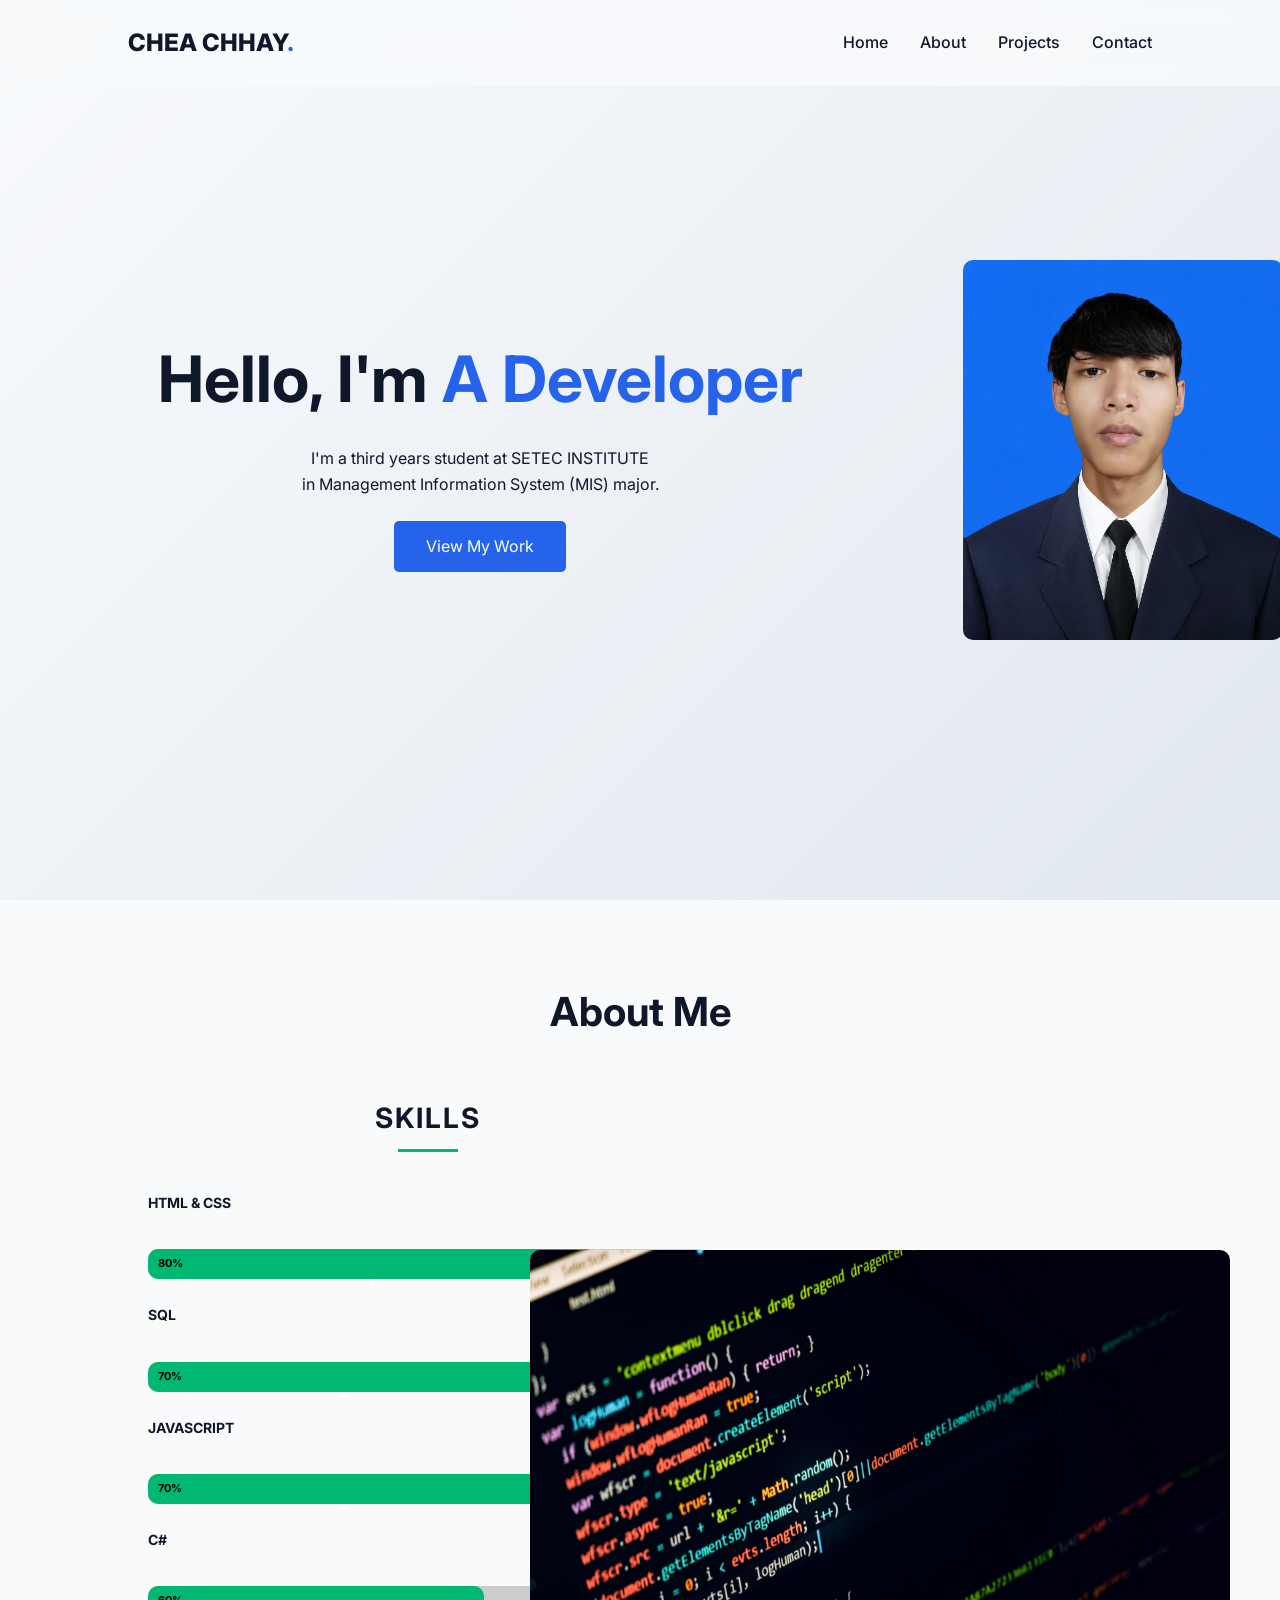
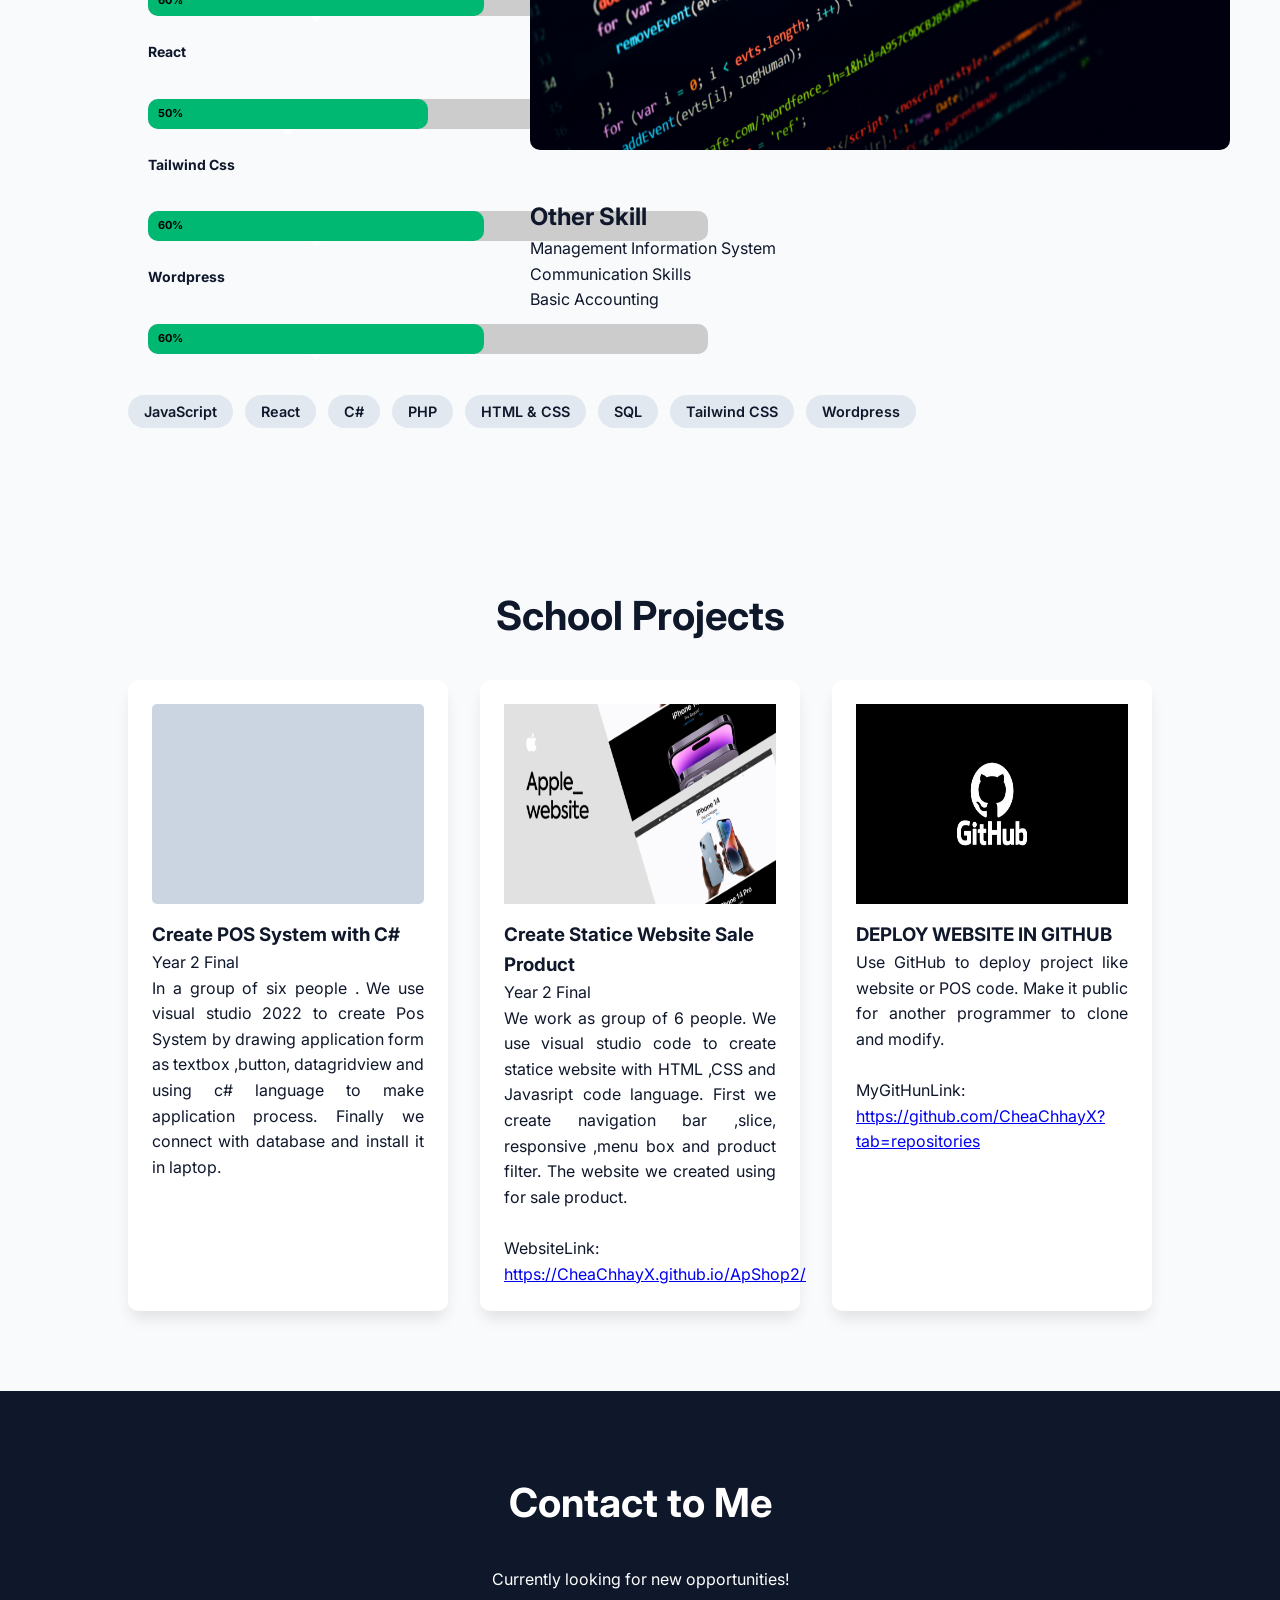
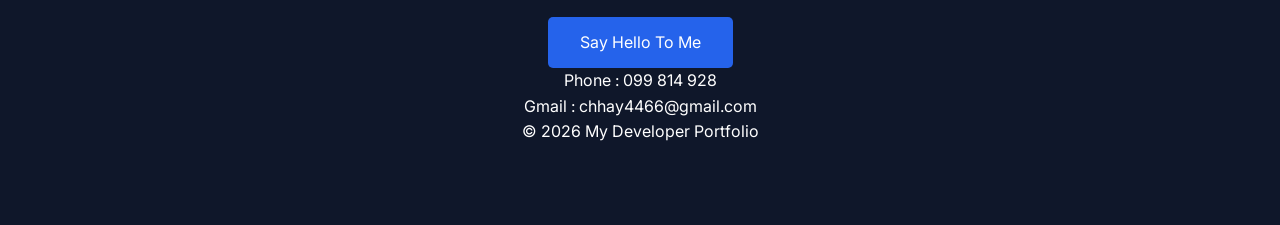
==== index.html @ b3f1cfdd "First commit" ====
<!doctype html>
<html lang="en">
  <head>
    <meta charset="UTF-8" />
    <meta name="viewport" content="width=device-width, initial-scale=1.0" />
    <title>My Portfolio</title>
    <link rel="stylesheet" href="./styles/style.css" />
    <!-- Google Fonts -->
    <link
      href="https://fonts.googleapis.com/css2?family=Inter:wght@300;400;600;800&display=swap"
      rel="stylesheet"
    />
  </head>
  <body>
    <nav id="navbar">
      <div class="logo">CHEA CHHAY<span>.</span></div>
      <ul class="nav-links">
        <li><a href="#home">Home</a></li>
        <li><a href="#about">About</a></li>
        <li><a href="#projects">Projects</a></li>
        <li><a href="#contact">Contact</a></li>
      </ul>
    </nav>

    <header id="home" class="hero">
      <div class="hero-content">
        <h1>Hello, I'm <span class="highlight">A Developer</span></h1>
        <p>
          I'm a third years student at SETEC INSTITUTE <br />
          in Management Information System (MIS) major.
        </p>
        <a href="#projects" class="btn">View My Work</a>
      </div>
      <div class="img-profile">
        <img src="./assets/Headshot Cv 2.png" alt="" />
      </div>
    </header>

    <section id="about" class="container">
      <h2>About Me</h2>

      <div class="skills-container">
        <h2 class="title">SKILLS</h2>

        <div class="skill-item">
          <span class="skill-name">HTML & CSS</span>
          <div class="progress-bar">
            <div class="progress-fill" style="--target-width: 80%">
              <span class="tooltip">80%</span>
            </div>
          </div>
        </div>

        <div class="skill-item">
          <span class="skill-name">SQL</span>
          <div class="progress-bar">
            <div class="progress-fill" style="--target-width: 70%">
              <span class="tooltip">70%</span>
            </div>
          </div>
        </div>

        <div class="skill-item">
          <span class="skill-name">JAVASCRIPT</span>
          <div class="progress-bar">
            <div class="progress-fill" style="--target-width: 70%">
              <span class="tooltip">70%</span>
            </div>
          </div>
        </div>

        <div class="skill-item">
          <span class="skill-name">C#</span>
          <div class="progress-bar">
            <div class="progress-fill" style="--target-width: 60%">
              <span class="tooltip">60%</span>
            </div>
          </div>
        </div>

        <div class="skill-item">
          <span class="skill-name">React</span>
          <div class="progress-bar">
            <div class="progress-fill" style="--target-width: 50%">
              <span class="tooltip">50%</span>
            </div>
          </div>
        </div>

        <div class="skill-item">
          <span class="skill-name">Tailwind Css</span>
          <div class="progress-bar">
            <div class="progress-fill" style="--target-width: 60%">
              <span class="tooltip">60%</span>
            </div>
          </div>
        </div>

        <div class="skill-item">
          <span class="skill-name">Wordpress</span>
          <div class="progress-bar">
            <div class="progress-fill" style="--target-width: 60%">
              <span class="tooltip">60%</span>
            </div>
          </div>
        </div>
        <div class="img-skill">
          <img src="./assets/typing.jpg" alt="" />
          <h1>Other Skill</h1>
          <p class="fs-5">
            Management Information System <br />
            Communication Skills <br />
            Basic Accounting <br />
          </p>
        </div>
      </div>

      <div class="about-flex">
        <div class="about-text">
          <div class="skills">
            <span class="skill-badge">JavaScript</span>
            <span class="skill-badge">React</span>
            <span class="skill-badge">C#</span>
            <span class="skill-badge">PHP</span>
            <span class="skill-badge">HTML & CSS</span>
            <span class="skill-badge">SQL</span>
            <span class="skill-badge">Tailwind CSS</span>
            <span class="skill-badge">Wordpress</span>
          </div>
        </div>
      </div>

      <div class="skill-photo"></div>
    </section>

    <section id="projects" class="container">
      <h2>School Projects</h2>
      <div class="project-grid">
        <div class="project-card">
          <div class="project-img">
            <div class="video-container">
              <div class="video-responsive">
                <iframe
                  src="https://www.youtube.com/embed/r4m57Re0DrI"
                  title="Create POS System with C#"
                  frameborder="0"
                  allow="
                    accelerometer;
                    autoplay;
                    clipboard-write;
                    encrypted-media;
                    gyroscope;
                    picture-in-picture;
                    web-share;
                  "
                  referrerpolicy="strict-origin-when-cross-origin"
                  allowfullscreen
                ></iframe>
              </div>
            </div>
          </div>
          <h3>Create POS System with C#</h3>
          <p>
            Year 2 Final <br />
            In a group of six people . We use visual studio 2022 to create Pos
            System by drawing application form as textbox ,button, datagridview
            and using c# language to make application process. Finally we
            connect with database and install it in laptop. <br />
          </p>
        </div>
        <div class="project-card">
          <div class="project-img">
            <img src="./assets/apple.png" alt="" />
          </div>
          <h3>Create Statice Website Sale Product</h3>
          <p>
            Year 2 Final <br />
            We work as group of 6 people. We use visual studio code to create
            statice website with HTML ,CSS and Javasript code language. First we
            create navigation bar ,slice, responsive ,menu box and product
            filter. The website we created using for sale product. <br />
            <br />
            WebsiteLink:
            <a href="https://CheaChhayX.github.io/ApShop2/"
              >https://CheaChhayX.github.io/ApShop2/</a
            >
          </p>
        </div>
        <div class="project-card">
          <div class="project-img">
            <img src="./assets/GitHub.jpg" alt="" />
          </div>
          <h3>DEPLOY WEBSITE IN GITHUB</h3>
          <p>
            Use GitHub to deploy project like website or POS code. Make it
            public for another programmer to clone and modify. <br />
            <br />
            MyGitHunLink:
            <a href="https://github.com/CheaChhayX?tab=repositories"
              >https://github.com/CheaChhayX?tab=repositories</a
            >
          </p>
        </div>
      </div>
    </section>

    <footer id="contact">
      <h2>Contact to Me</h2>
      <p>Currently looking for new opportunities!</p>

      <a href="https://www.facebook.com/share/1GrHHyu1Cc/" class="btn"
        >Say Hello To Me</a
      >
      <div class="socials">
        <p>Phone : 099 814 928</p>
        <p>Gmail : chhay4466@gmail.com</p>

        <p>© 2026 My Developer Portfolio</p>
      </div>
    </footer>

    <script src="./script/script.js"></script>
  </body>
</html>
---- styles/style.css ----
:root {
  --primary: #2563eb;
  --dark: #0f172a;
  --light: #f8fafc;
  --gray: #64748b;
}

* {
  margin: 0;
  padding: 0;
  box-sizing: border-box;
}

html {
  scroll-behavior: smooth;
}
body {
  font-family: "Inter", sans-serif;
  line-height: 1.6;
  color: var(--dark);
  background-color: var(--light);
  scroll-behavior: smooth;
}
body {
  opacity: 0;
  animation: pageReveal 1s cubic-bezier(0.22, 1, 0.36, 1) forwards;
}

@keyframes pageReveal {
  0% {
    opacity: 0;
  }
  100% {
    opacity: 1;
  }
}

/* Navigation */
#navbar {
  display: flex;
  justify-content: space-between;
  align-items: center;
  padding: 1.5rem 10%;
  position: fixed;
  width: 100%;
  top: 0;
  background: rgba(248, 250, 252, 0.9);
  backdrop-filter: blur(10px);
  z-index: 1000;
  transition: 0.3s;
}

.logo {
  font-size: 1.5rem;
  font-weight: 800;
}

.logo span {
  color: var(--primary);
}

.nav-links {
  display: flex;
  list-style: none;
}

.nav-links li a {
  text-decoration: none;
  color: var(--dark);
  margin-left: 2rem;
  font-weight: 500;
  transition: color 0.3s;
}

.nav-links li a:hover {
  color: var(--primary);
}

/* Hero Section */

.hero {
  background-color: #00b871;
  height: 100vh;
  display: flex;
  align-items: center;
  justify-content: center;
  text-align: center;
  background: linear-gradient(135deg, #f8fafc 0%, #e2e8f0 100%);
}

.hero h1 {
  font-size: 4rem;
  margin-bottom: 1rem;
}

.highlight {
  color: var(--primary);
}

.btn {
  display: inline-block;
  background: var(--primary);
  color: white;
  padding: 0.8rem 2rem;
  border-radius: 5px;
  text-decoration: none;
  margin-top: 1.5rem;
  transition: transform 0.3s;
}

.img-profile {
  width: 320px;
  height: 380px;
  position: relative;
}
.img-profile > img {
  width: 100%;
  height: 100%;
  position: absolute;
  border-radius: 10px;
}

.btn:hover {
  transform: translateY(-3px);
}

/* Sections */
.container {
  padding: 5rem 10%;
}

h2 {
  font-size: 2.5rem;
  margin-bottom: 2rem;
  text-align: center;
}

/* Skills */
.skills-container {
  width: 100%;
  max-width: 600px;
  padding: 20px;
}

.title {
  text-align: center;
  letter-spacing: 2px;
  font-size: 28px;
  margin-bottom: 40px;
  position: relative;
}

.title::after {
  content: "";
  display: block;
  width: 60px;
  height: 3px;
  background-color: #00b871;
  margin: 8px auto 0;
}

.skill-item {
  margin-bottom: 25px;
}

.skill-name {
  display: block;
  font-weight: bold;
  font-size: 14px;
  margin-bottom: 35px;
}
.skill-photo > img {
  position: absolute;
  width: 1000px;
  right: 50px;
  top: 340px;
  border-radius: 10px;
}
.progress-bar {
  width: 100%;
  height: 30px;
  background-color: #cccccc;
  border-radius: 10px;
  position: relative;
}

.progress-fill {
  height: 100%;
  background-color: #00b871;
  border-radius: 10px;
  width: 0;
  position: relative;
  animation: loadFill 1.5s ease-in-out forwards;
}

.tooltip {
  right: -20px;
  top: -80px;
  color: #000000;
  padding: 10px;
  font-size: 11px;
  border-radius: 3px;
  font-weight: bold;
}

.img-skill {
  position: absolute;
  width: 700px;
  height: 500px;
  top: 350px;
  right: 50px;
}

.img-skill > img {
  height: 100%;
  width: 100%;
  border-radius: 10px;
}
.img-skill > h1 {
  margin-top: 40px;
}
.tooltip::after {
  content: "";
  position: absolute;
  bottom: -6px;
  left: 50%;
  transform: translateX(-50%);
  border-left: 6px solid transparent;
  border-right: 6px solid transparent;
  border-top: 6px solid #ffffff;
}

@keyframes loadFill {
  to {
    width: var(--target-width);
  }
}
.skill-badge {
  background: #e2e8f0;
  padding: 0.5rem 1rem;
  border-radius: 20px;
  margin-right: 0.5rem;
  font-size: 0.9rem;
  font-weight: 600;
}

/* Project Grid */
.project-grid {
  display: grid;
  grid-template-columns: repeat(auto-fit, minmax(300px, 1fr));
  gap: 2rem;
}
.project-card>p{
  text-align: justify;
}

.project-card {
  background: white;
  padding: 1.5rem;
  border-radius: 10px;
  box-shadow: 0 10px 15px -3px rgba(0, 0, 0, 0.1);
}

.project-img {
  height: 200px;
  background: #cbd5e1;
  border-radius: 5px;
  margin-bottom: 1rem;
  position: relative;
}
.project-img>img{
  position: absolute;
  height: 100%;
  width: 100%;
}
.video-responsive {
  position: relative;
  padding-bottom: 60%; /* 16:9 ratio */
  height: 0;
  overflow: hidden;
}

.video-responsive iframe {
  position: absolute;
  top: 0;
  left: 0;
  width: 100%;
  height: 100%;
}

/* Footer */
footer {
  background: var(--dark);
  color: white;
  text-align: center;
  padding: 5rem 10%;
}
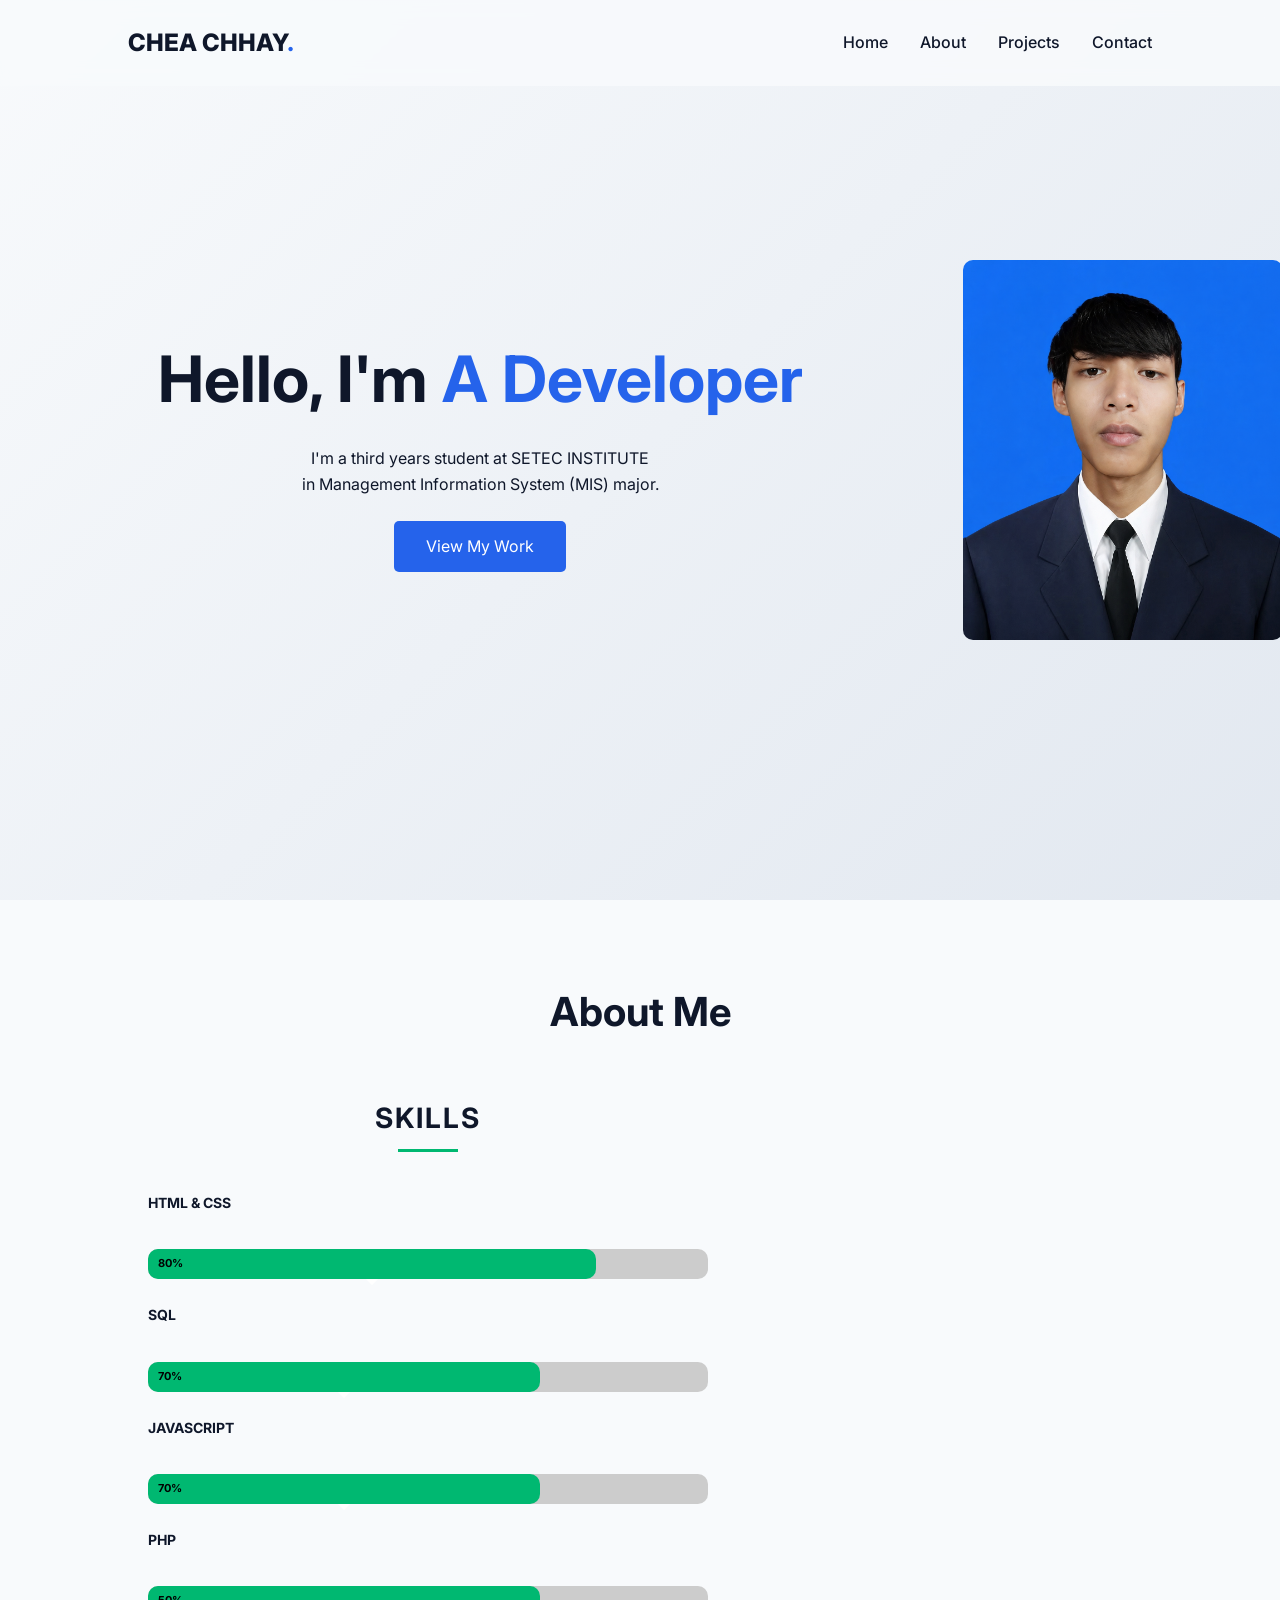
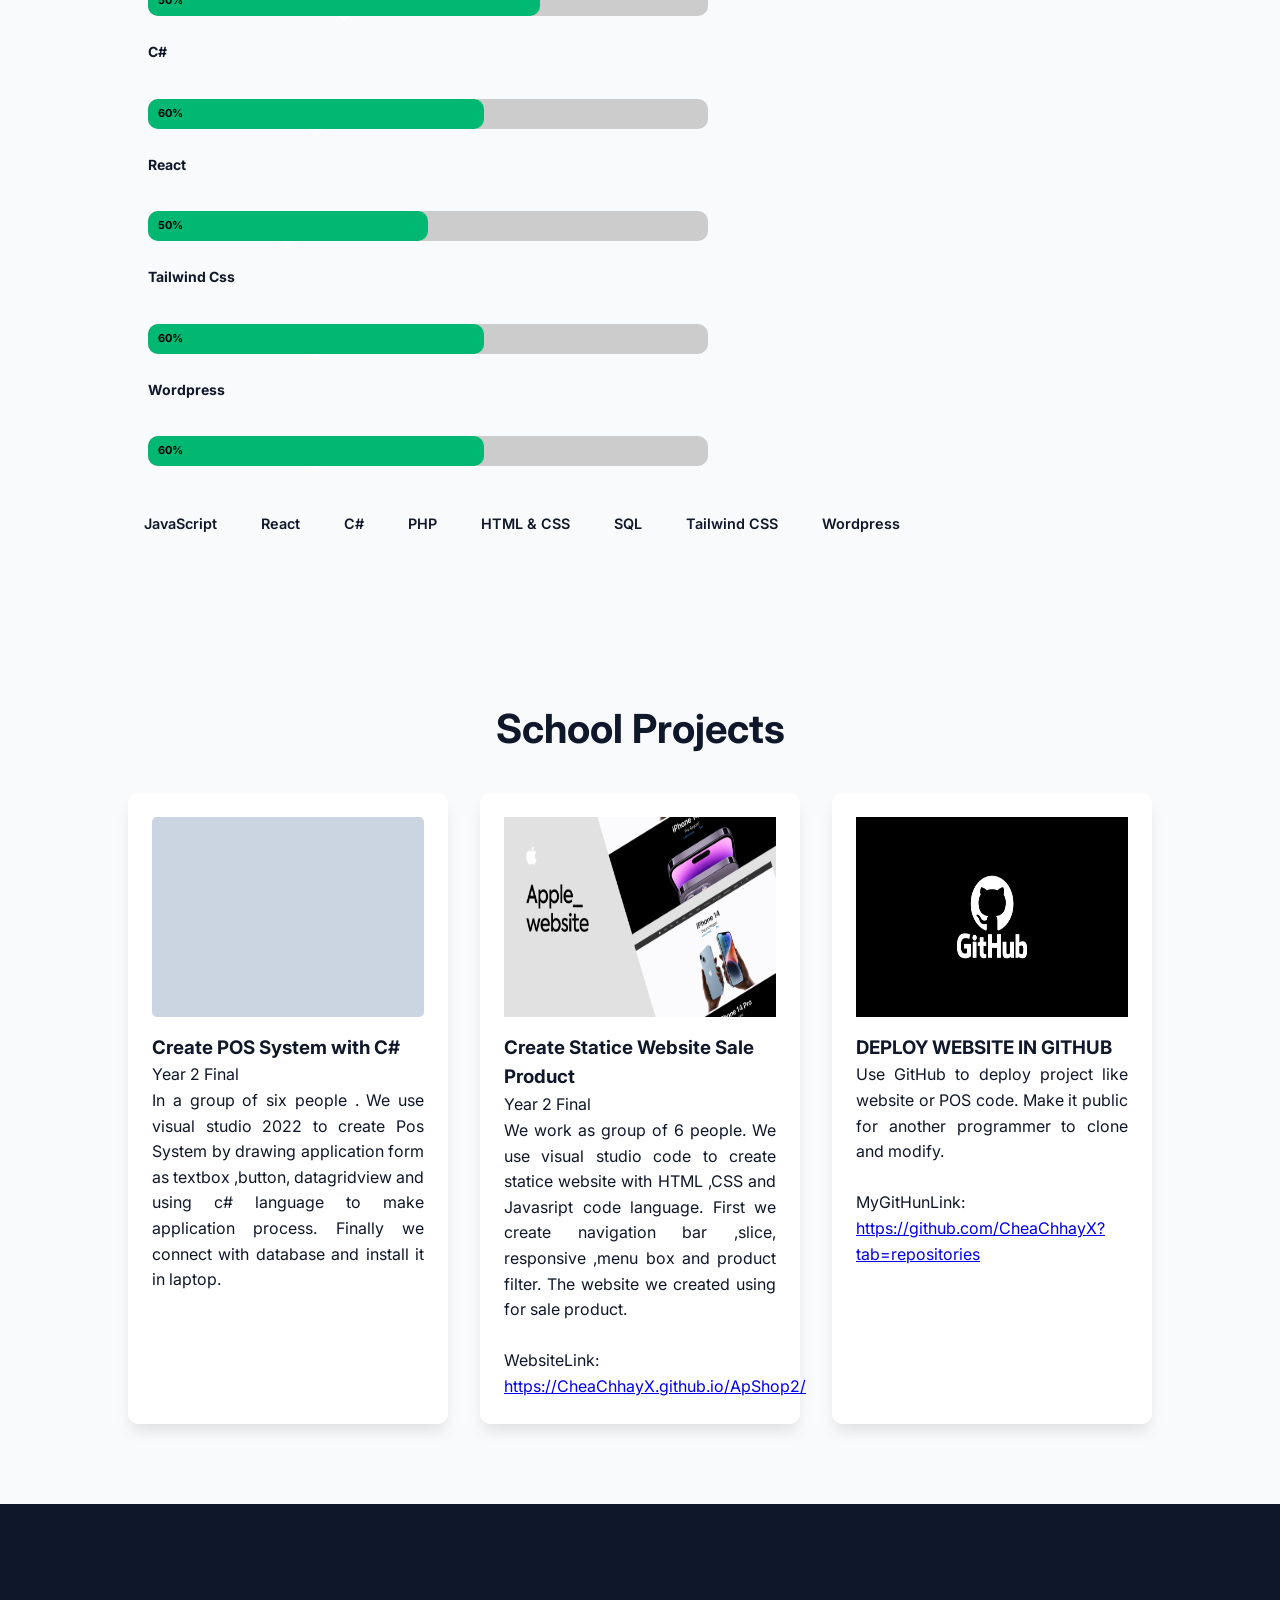
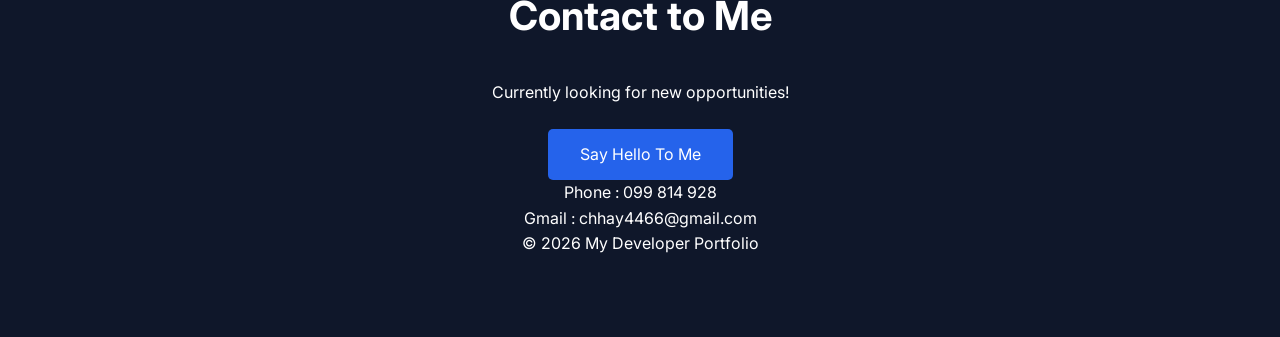
==== commit 6751e5c2: "Add PHP skill item to skills section Added PHP skill item with progress bar." ====
--- a/index.html
+++ b/index.html
@@ -65,6 +65,15 @@
           <div class="progress-bar">
             <div class="progress-fill" style="--target-width: 70%">
               <span class="tooltip">70%</span>
+            </div>
+          </div>
+        </div>
+
+        <div class="skill-item">
+          <span class="skill-name">PHP</span>
+          <div class="progress-bar">
+            <div class="progress-fill" style="--target-width: 70%">
+              <span class="tooltip">50%</span>
             </div>
           </div>
         </div>
--- a/styles/style.css
+++ b/styles/style.css
@@ -295,3 +295,79 @@
   text-align: center;
   padding: 5rem 10%;
 }
+
+/* Mobile and Tablet Styles */
+
+@media (max-width:1500px){
+  .img-skill img{
+    opacity: 0;
+  }
+  .img-skill h1 {
+    opacity: 0;
+  }
+  .img-skill p{
+    opacity: 0;
+  }
+   .skill-badge{
+    background-color: transparent;
+  }
+}
+
+@media (max-width: 768px) {
+  /* Stack Hero section vertically */
+  .hero {
+    flex-direction: column-reverse;
+    text-align: center;
+    padding: 60px 20px;
+  }
+
+  .hero-content h1 {
+    font-size: 2.2rem;
+    margin-top: 30px;
+  }
+
+  .img-profile img {
+    margin: 70px 10px 70px -80px;
+    height: 240px;
+    width: 200px;
+    position: absolute;
+  }
+
+  /* Adjust Navbar */
+  .nav-links {
+    display: none; /* Usually you'd implement a hamburger menu here */
+  }
+
+  /* Adjust Skills Section */
+  .skills-container {
+    display: flex;
+    flex-direction: column;
+    position: relative;
+  }
+
+  .skills{
+    height: 100px;
+    width: 100%;
+    padding: 20px;
+  }
+  .skill-badge{
+    background-color: transparent;
+  }
+
+  .img-skill img {
+    
+    width: 100%;
+    margin-bottom: 20px;
+  }
+  
+}
+
+@media (max-width:390px){
+   .img-profile img {
+    top: 50px;
+    margin: 60px auto;
+    height: 210px;
+    width: 180px;
+    position: relative;
+  }
+}
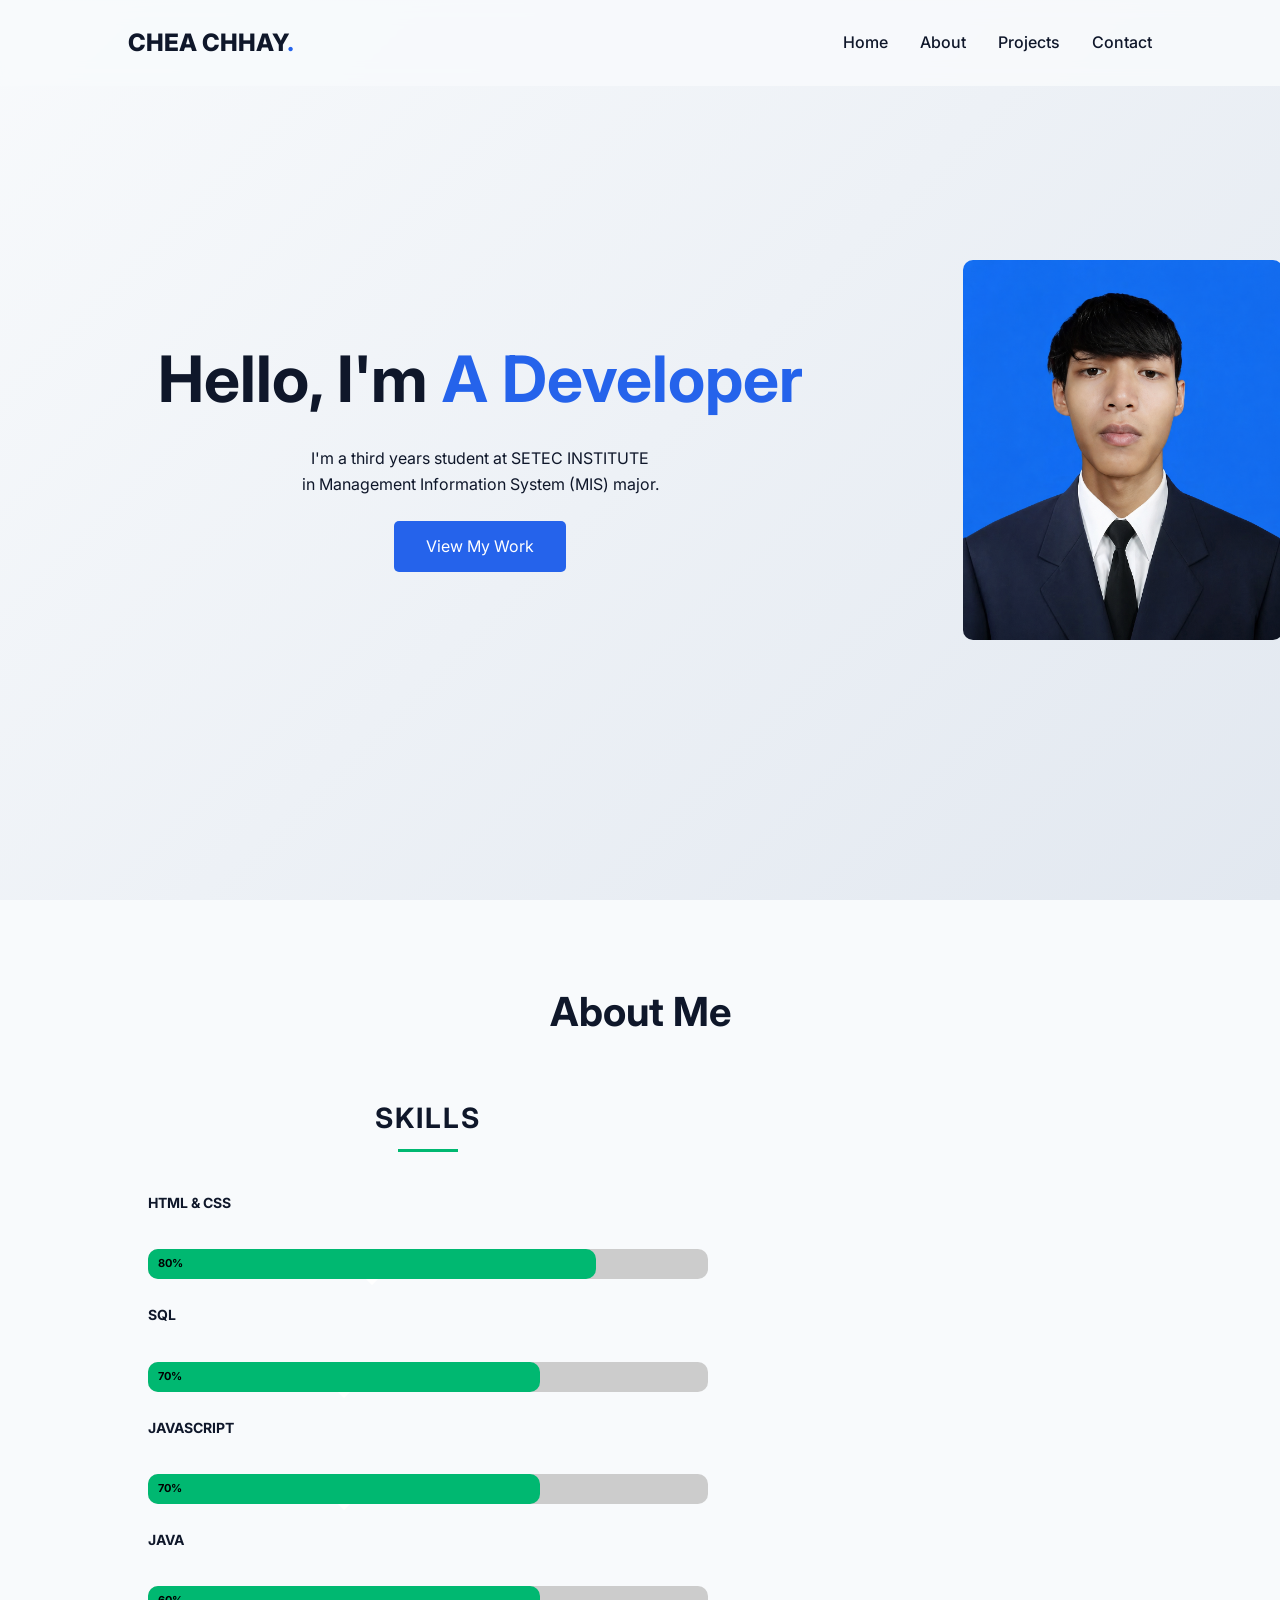
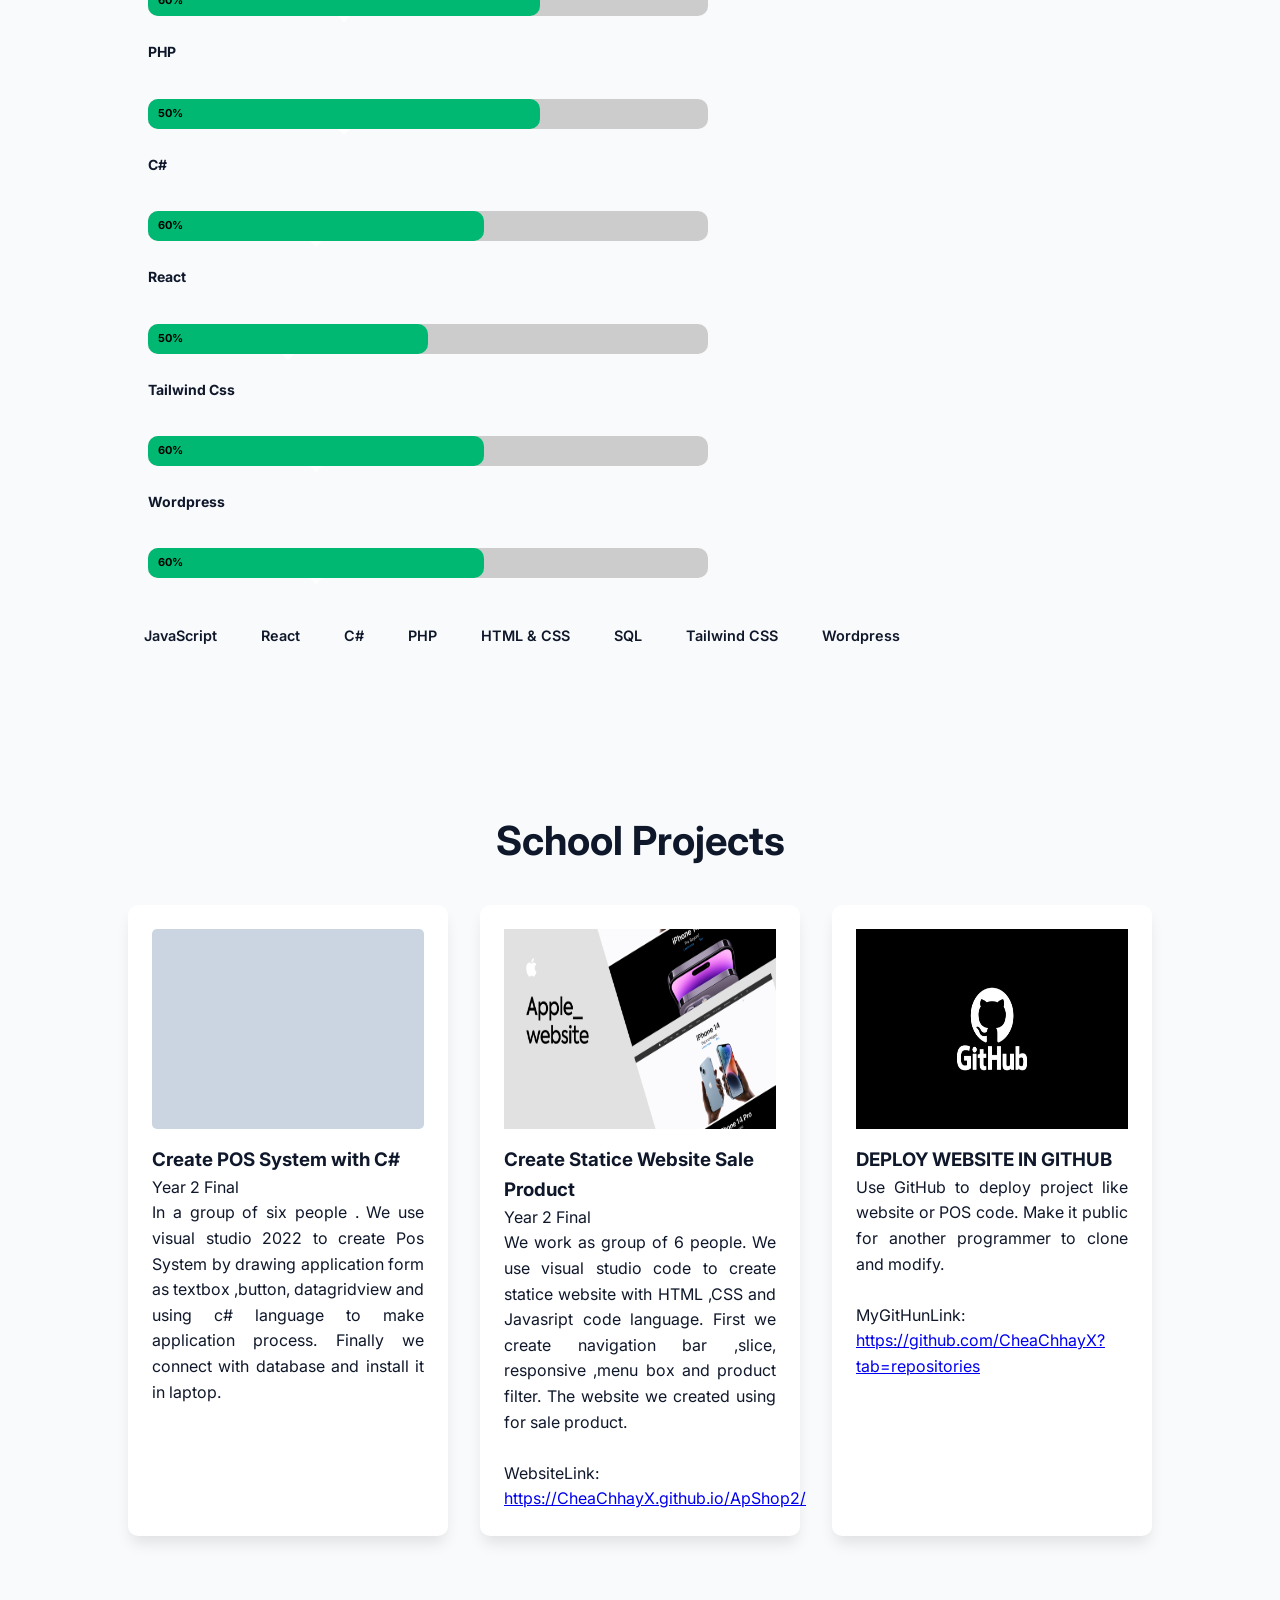
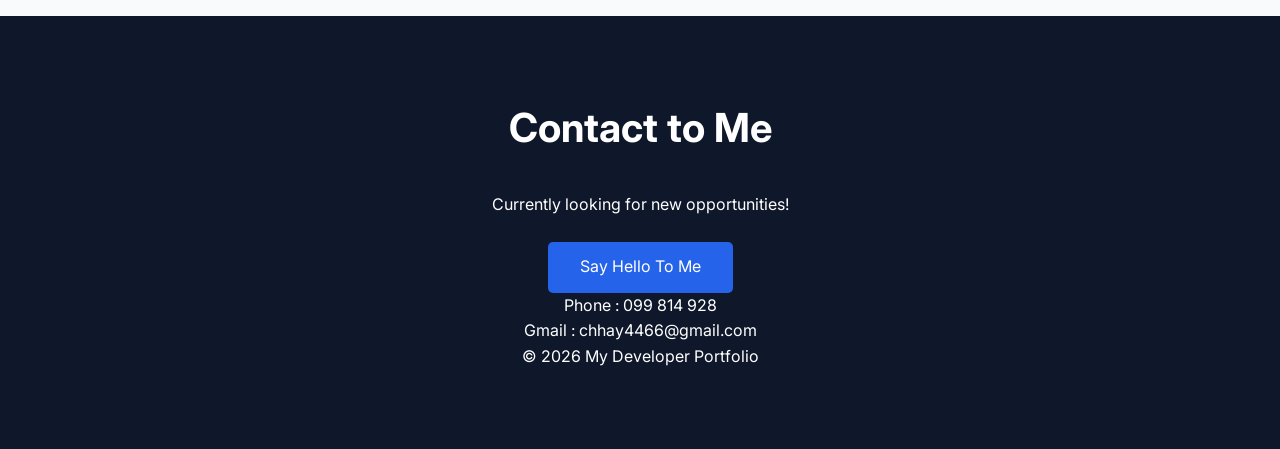
==== commit fe7582dd: "Update index.html" ====
--- a/index.html
+++ b/index.html
@@ -69,6 +69,15 @@
           </div>
         </div>
 
+        <div class="skill-item">
+          <span class="skill-name">JAVA</span>
+          <div class="progress-bar">
+            <div class="progress-fill" style="--target-width: 70%">
+              <span class="tooltip">60%</span>
+            </div>
+          </div>
+        </div>
+        
         <div class="skill-item">
           <span class="skill-name">PHP</span>
           <div class="progress-bar">
